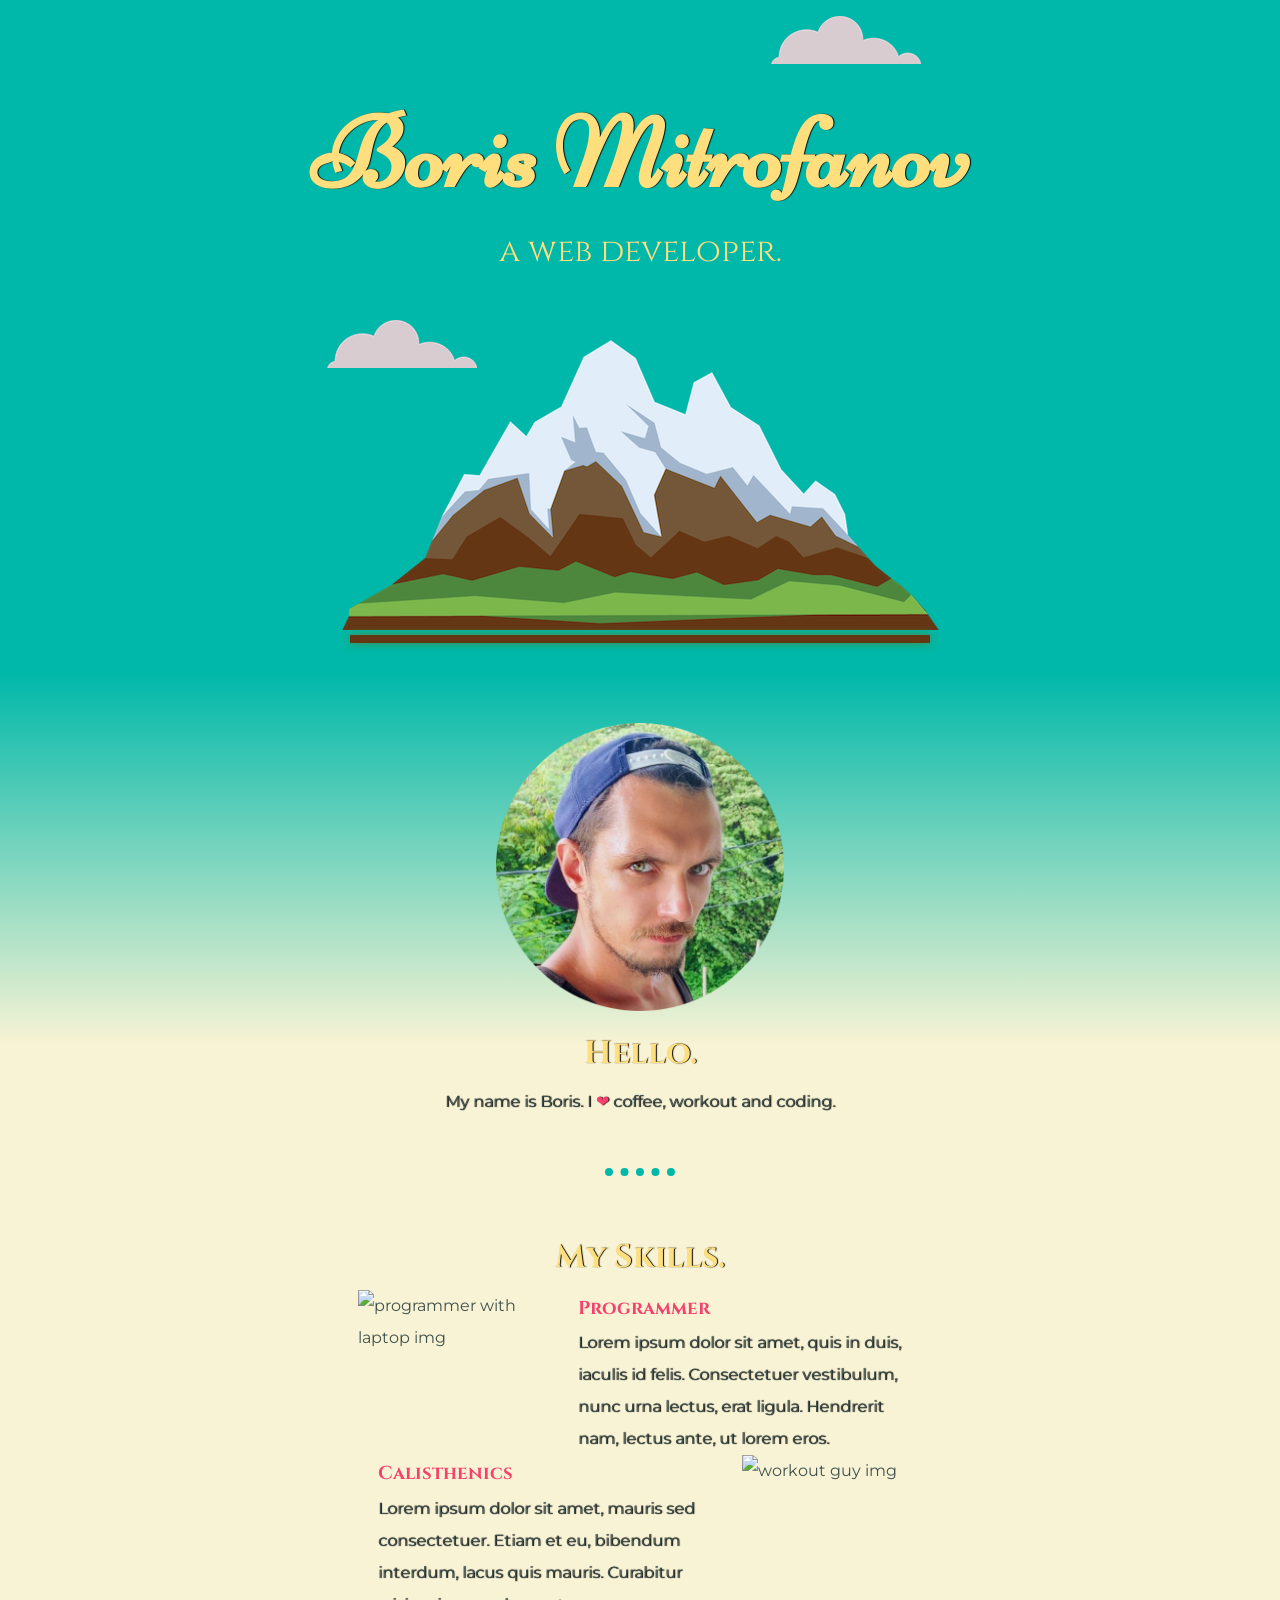
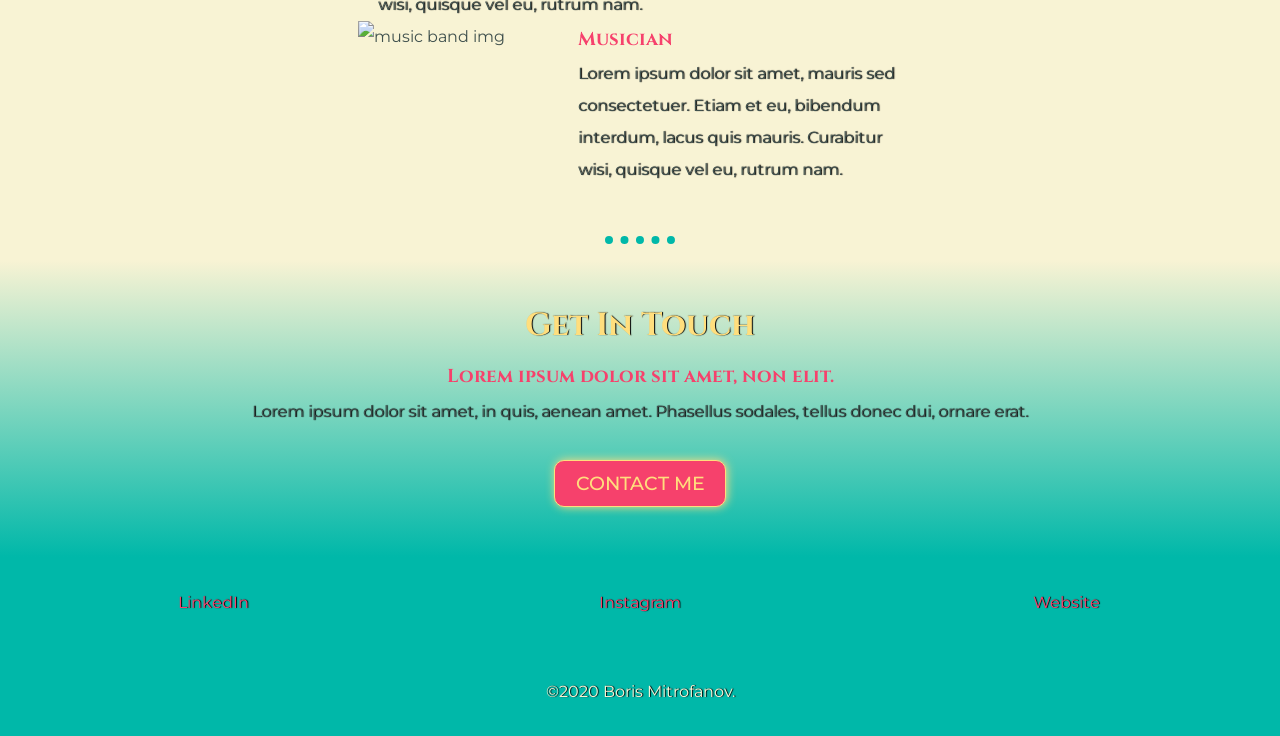
==== index.html @ a1a14a79 "Add files via upload first commit" ====
<!DOCTYPE html>
<html lang="en">
  <head>
    <meta charset="UTF-8" />
    <meta name="viewport" content="width=device-width, initial-scale=1.0" />
    <meta name="author" content="Ben Dickens" />
    <meta
      name="description"
      content="web site of Ben Dickens, a web developer from Russia."
    />
    <link
      href="https://fonts.googleapis.com/css?family=Cinzel|Niconne|Montserrat&display=swap"
      rel="stylesheet"
    />
    <link rel="stylesheet" href="./css/style.css" />
    <link rel="icon" href="favicon (4).ico" />
    <title>Benjamin Dickens</title>
  </head>
  <body>
    <div class="main-grid">
      <div class="top-container">
        <img class="top cloud" src="./images/cloud.png" alt="cloud-img" />
        <h1>Boris Mitrofanov</h1>
        <h2 class="logo-h2">a web developer.</h2>
        <img class="bottom cloud" src="./images/cloud.png" alt="cloud-img" />
        <div class="img-container">
          <img src="./images/mountain.png" alt="mountain-img" />
          <hr class="hr-top" />
          <!-- <hr class="hr-top2" /> -->
          <!-- <hr class="hr-top3" />
          <hr class="hr-top4" /> -->
        </div>
      </div>
      <div class="middle-container">
        <div class="profile">
          <img
            class="profile-img"
            src="./images/ben.jpg"
            alt="ben-developer-pictures"
          />
          <h2>Hello.</h2>
          <p>
            My name is Boris. I <span class="heart">❤</span> coffee, workout and
            coding.
          </p>
        </div>
        <hr class="hr-skill" />
        <div class="skills">
          <h2>My Skills.</h2>
          <div class="skill-row">
            <img
              class="skill-img1"
              src="https://image.flaticon.com/icons/svg/1831/1831944.svg"
              alt="programmer with laptop img"
            />
            <div class="description">
              <h3>Programmer</h3>
              <p>
                Lorem ipsum dolor sit amet, quis in duis, iaculis id felis.
                Consectetuer vestibulum, nunc urna lectus, erat ligula.
                Hendrerit nam, lectus ante, ut lorem eros.
              </p>
            </div>
          </div>
          <div class="skill-row-opposit">
            <img
              class="skill-img2"
              src="https://image.flaticon.com/icons/svg/2548/2548537.svg"
              alt="workout guy img"
            />
            <div class="description2">
              <h3>Calisthenics</h3>
              <p>
                Lorem ipsum dolor sit amet, mauris sed consectetuer. Etiam et
                eu, bibendum interdum, lacus quis mauris. Curabitur wisi,
                quisque vel eu, rutrum nam.
              </p>
            </div>
          </div>
          <div class="skill-row">
            <img
              class="skill-img3"
              src="https://image.flaticon.com/icons/svg/767/767461.svg"
              alt="music band img"
            />
            <div class="description">
              <h3>Musician</h3>
              <p>
                Lorem ipsum dolor sit amet, mauris sed consectetuer. Etiam et
                eu, bibendum interdum, lacus quis mauris. Curabitur wisi,
                quisque vel eu, rutrum nam.
              </p>
            </div>
          </div>
        </div>
        <hr class="hr-skill" />
        <div class="contact-me">
          <h2>Get In Touch</h2>
          <h3>Lorem ipsum dolor sit amet, non elit.</h3>
          <p>
            Lorem ipsum dolor sit amet, in quis, aenean amet. Phasellus sodales,
            tellus donec dui, ornare erat.
          </p>
          <a class="btn" href="mailto:boryamitrofanov@gmail.com">CONTACT ME</a>
        </div>
      </div>
      <div class="bottom-container">
        <div class="links">
          <a
            class="footer-link"
            href="https://www.linkedin.com/in/%D0%B1%D0%BE%D1%80%D0%B8%D1%81-%D0%BC%D0%B8%D1%82%D1%80%D0%BE%D1%84%D0%B0%D0%BD%D0%BE%D0%B2-703b701a3/"
            >LinkedIn</a
          >
          <a class="footer-link" href="https://Instagram.com/borya__invoker/"
            >Instagram</a
          >
          <a
            class="footer-link"
            href="https://benjamindickens.github.io/bendickens/"
            >Website</a
          >
        </div>
        <p>&copy;2020 Boris Mitrofanov.</p>
      </div>
    </div>
  </body>
</html>
---- css/style.css ----
* {
  padding: 0;
  margin: 0;
  box-sizing: border-box;
}

.img-container img {
  max-width: 100%;
}
body {
  background: #00b8a9;
  width: 100%;
  font-family: "Montserrat", sans-serif;
}
h1 {
  font-size: 6.25rem;
  font-family: "Niconne", cursive;
  color: #ffde7d;
  line-height: 1.5;
  text-shadow: 1px 0 1px black;
}
h3 {
  color: #f6416c;
  font-family: "Cinzel", serif;
}
h2 {
  font-size: 2rem;
  font-family: "Cinzel", serif;
  color: #ffde7d;
}
.main-grid {
  display: grid;
  grid-gap: 30px;
}
/* logo */
.logo-h2 {
  font-weight: normal;
}
/* mountain */

.img-container {
  display: grid;
  max-width: 598px;
  margin: 0 auto;
  grid-gap: 5px;
}
/* root of mountain #653614 */
.hr-top {
  border-style: none;
  border-top: 8px solid #653614;
  width: 97%;
  margin: 0 auto;
  box-shadow: 0 0 10px #4d863e;
}
/* .hr-top2 {
  border-style: none;
  border-top: 8px solid #4d863e;
  width: 90%;
  margin: 0 auto;
}
.hr-top3 {
  border-style: none;
  border-top: 8px solid #7cb74c;
  width: 80%;
  margin: 0 auto;
}
.hr-top4 {
  border-style: none;
  border-top: 8px solid #e1edf9;
  width: 70%;
  margin: 0 auto;
} */

/* clouds */
.bottom {
  position: absolute;
  left: 1rem;
  top: 20rem;
}
.top {
  top: 1rem;
  position: absolute;
  right: 3rem;
}
/* containers */
.top-container {
  max-width: 700px;
  margin: 0 auto;
  position: relative;
  padding-top: 80px;
  display: grid;
  text-align: center;
  background-color: #00b8a9;
}
.middle-container h2,
p {
  text-shadow: 1px 0 1px black;
}
.middle-container {
  line-height: 2;
  color: #40514e;
  /* text-shadow: 1px 0 1px black; */
  background: linear-gradient(
    #00b8a9 0%,
    #f8f3d4 25%,
    #f8f3d4 80%,
    #00b8a9 100%
  );
  text-align: center;
  display: grid;
  grid-gap: 50px;
  justify-items: center;
}
/* heart */
.profile p {
  padding: 0 20px;
}
.profile-img {
  padding-top: 50px;
  width: 18rem;
}
.heart {
  color: #f6416c;
}
/* skills */
.skills {
  color: #40514e;
  /* max-width: 540px; */
  display: grid;
  /* justify-self: center; */
}
.skill-row {
  grid-gap: 20px;
  display: grid;
  text-align: left;
  grid-template-columns: auto 1fr;
  line-height: 2;
}
.skill-row-opposit {
  grid-gap: 0 20px;
  display: grid;
  text-align: left;
  grid-template-columns: 1fr auto;
  line-height: 2;
}
.description {
  max-width: 22.8rem;
  padding: 0 20px;
}
.description2 {
  padding: 0 20px;
  max-width: 22.8rem;
  grid-column: 1/2;
  grid-row: 2 / span 1;
}
.skill-img1 {
  width: 11.25rem;
}
.skill-img2 {
  width: 11.25rem;
  grid-row: 2 / span 1;
  grid-column: 2/3;
}

.skill-img3 {
  width: 11.25rem;
}

/* hr lines */
.hr-skill {
  border-style: none;
  border-top: 8px dotted #00b8a9;
  width: 10%;
  max-width: 70px;
  margin: 0 auto;
}

/* contact me */
.contact-me {
  padding: 0 20px 50px 20px;
}
/* button */
.btn {
  margin-top: 2rem;
  -webkit-border-radius: 10px;
  -moz-border-radius: 10px;
  border-radius: 10px;
  color: #ffde7d;
  font-family: "Montserrat", sans-serif;
  font-size: 1.2rem;
  font-weight: 500;
  padding: 0.2rem 1.3rem;
  background-color: #f6416c;
  box-shadow: 1px 0 10px #ffde7d;
  -webkit-box-shadow: 1px 0 10px #ffde7d;
  -moz-box-shadow: 1px 0 10px #ffde7d;
  border: solid #ffde7d 1px;
  text-decoration: none;
  display: inline-block;
  cursor: pointer;
  text-align: center;
}

.btn:hover {
  transition: 0.6s;
  box-shadow: 1px 0 10px #f6416c;
  -webkit-box-shadow: 1px 0 10px #f6416c;
  -moz-box-shadow: 1px 0 10px #f6416c;
  background: #ffde7d;
  border: solid #f6416c 1px;
  -webkit-border-radius: 10px;
  -moz-border-radius: 10px;
  border-radius: 10px;
  text-decoration: none;
  color: #f6416c;
}

/* footer */
.bottom-container {
  line-height: 2;
  display: grid;
  grid-gap: 30px;
  height: 9.37rem;
  background: #00b8a9;
  text-align: center;
}
.links {
  display: grid;
  grid-template-columns: repeat(3, minmax(80px, 1fr));
}
.footer-link {
  text-align: center;
  text-decoration: none;
  color: #f6416c;
  text-shadow: 1px 0 1px black;
}
.bottom-container p {
  color: #f8f3d4;
  /* text-shadow: none; */
}

@media only screen and (max-width: 950px) {
  .skills {
    grid-gap: 30px;
  }
  .skill-row {
    grid-template-columns: 1fr;
    justify-items: center;
    text-align: center;
  }
  .skill-row-opposit {
    text-align: center;
    grid-template-columns: 1fr;
    justify-items: center;
  }
  .description2 {
    grid-row: 2/3;
    grid-column: 1/2;
  }
  .skill-img2 {
    grid-column: 1/2;
    grid-row: 1/2;
  }
  .bottom {
    left: 4rem;
  }
  .top {
    right: 4rem;
  }
}

@media only screen and (max-width: 675px) {
  .cloud {
    width: 8rem;
  }
  .bottom {
    top: 22rem;
    left: 2rem;
  }
  h1 {
    line-height: 1;
  }
  .logo-h2 {
    line-height: 2;
  }
}
@media only screen and (max-width: 460px) {
  .profile-img {
    width: 14rem;
  }
  .profile p {
    margin: 0 auto;
    max-width: 280px;
  }
  .hr-skill {
    width: 46px;
  }
  /* .skill-img1 {
    width: 8rem;
  }
  .skill-img2 {
    width: 8rem;
  }
  .skill-img3 {
    width: 8rem;
  } */

  h1 {
    font-size: 4.25rem;
  }
  .cloud {
    width: 5.5rem;
  }
  .logo-h2 {
    font-size: 1.5rem;
  }
  .bottom {
    left: 1rem;
    top: 18rem;
  }
  .top {
    right: 3rem;
  }
}
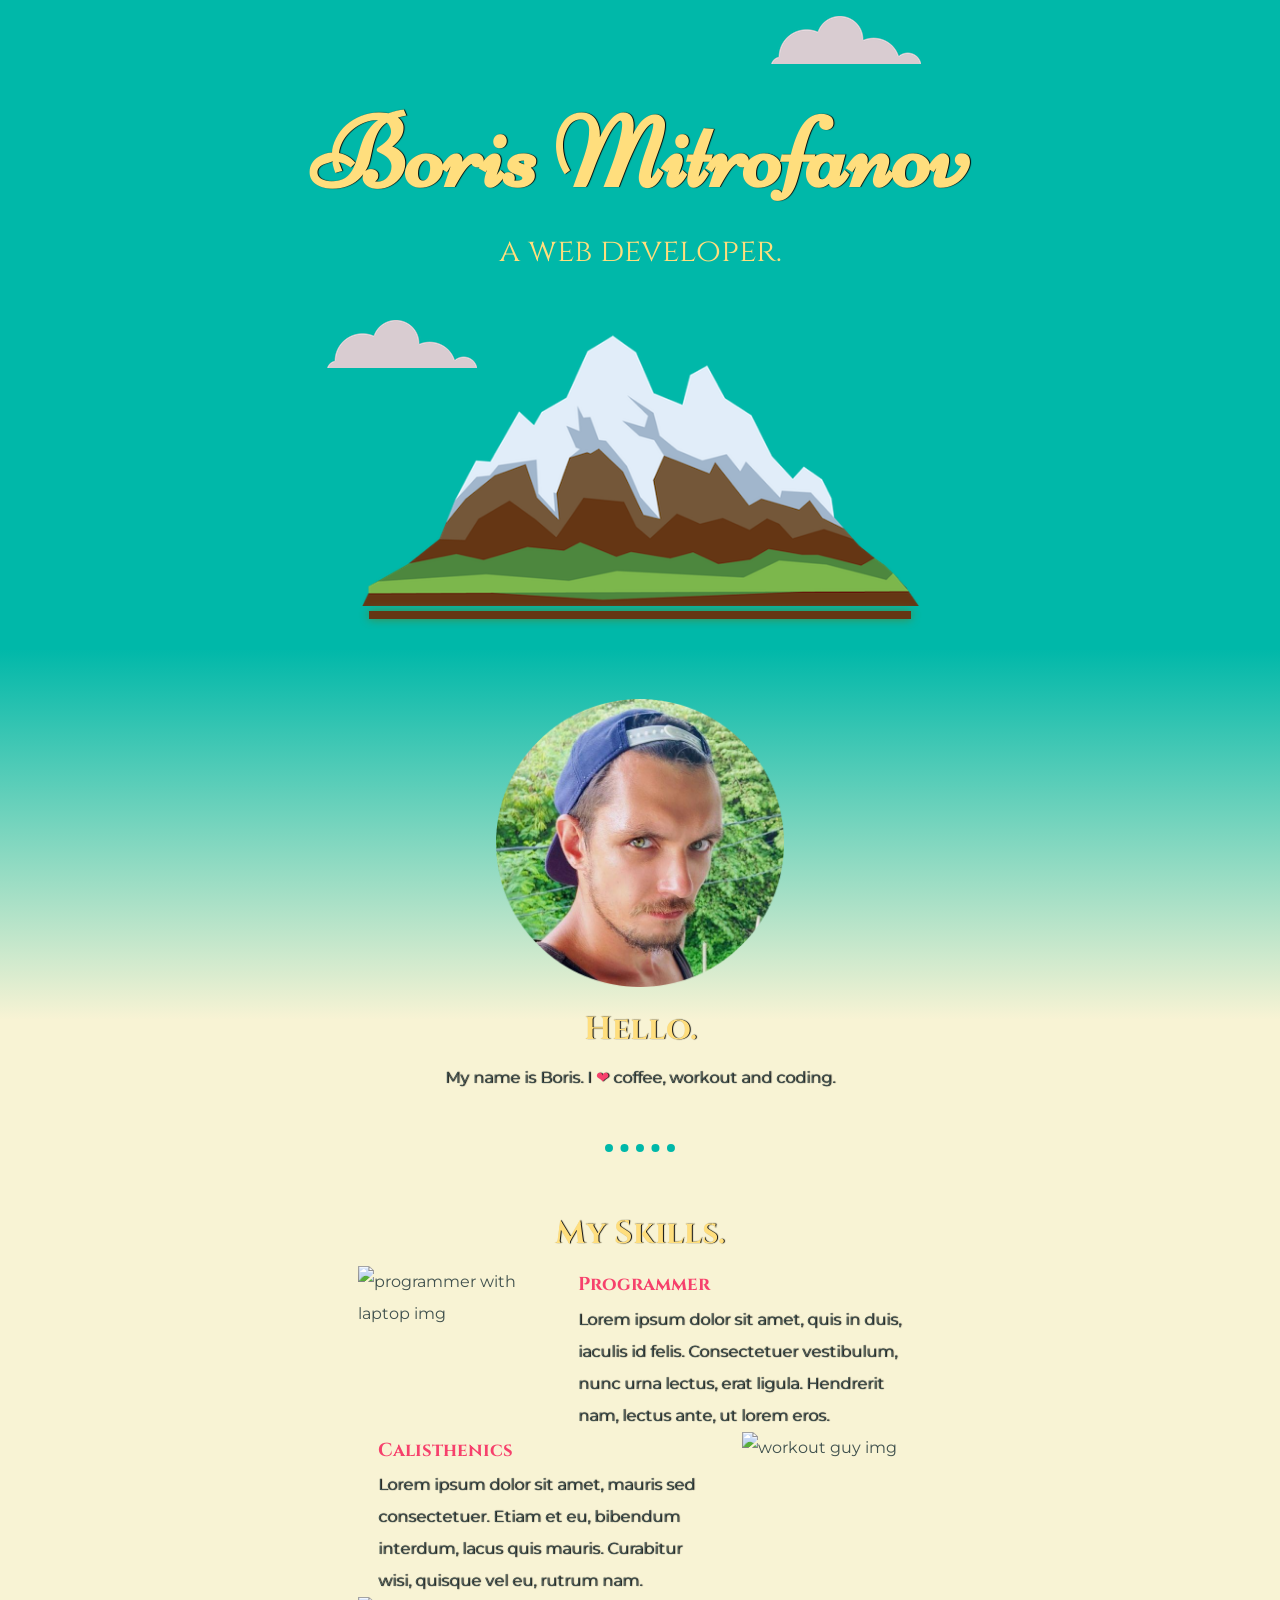
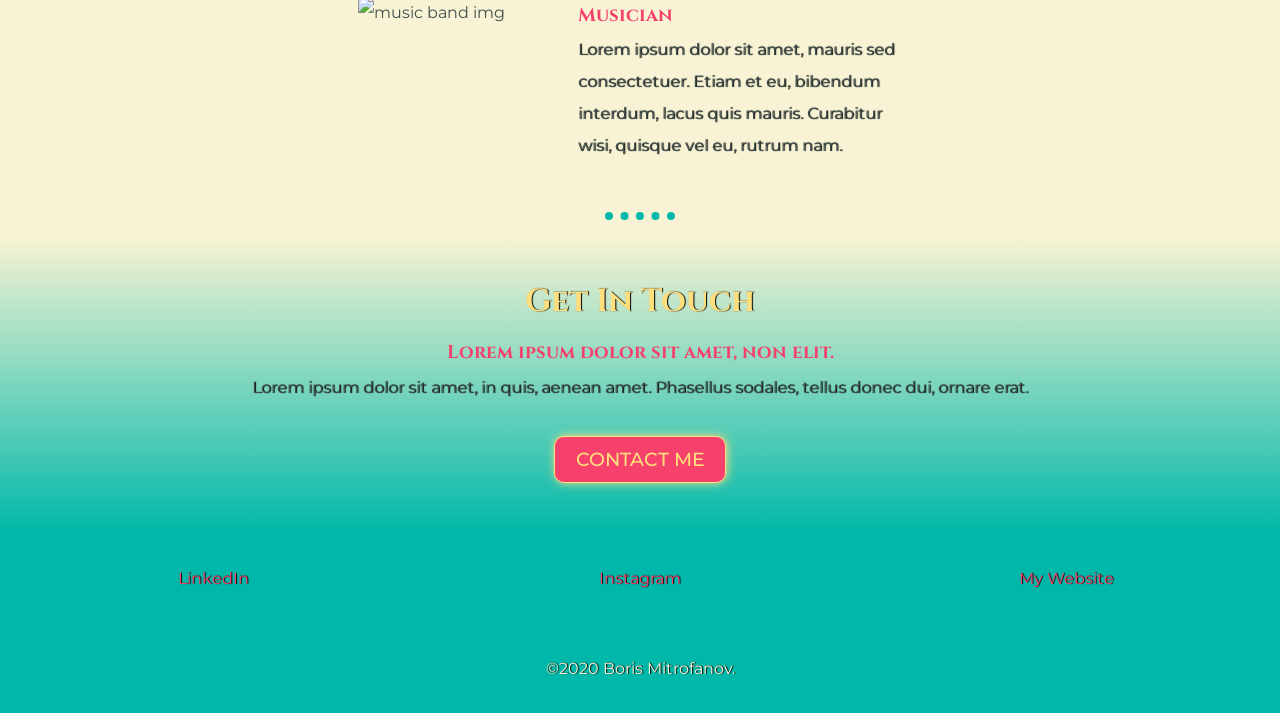
==== commit f1ced1db: "Add files via upload" ====
--- a/index.html
+++ b/index.html
@@ -117,7 +117,7 @@
           <a
             class="footer-link"
             href="https://benjamindickens.github.io/bendickens/"
-            >Website</a
+            >My Website</a
           >
         </div>
         <p>&copy;2020 Boris Mitrofanov.</p>
--- a/css/style.css
+++ b/css/style.css
@@ -43,6 +43,7 @@
   max-width: 598px;
   margin: 0 auto;
   grid-gap: 5px;
+  padding: 0 20px;
 }
 /* root of mountain #653614 */
 .hr-top {
@@ -306,7 +307,7 @@
   } */
 
   h1 {
-    font-size: 4.25rem;
+    font-size: 5rem;
   }
   .cloud {
     width: 5.5rem;
@@ -316,9 +317,10 @@
   }
   .bottom {
     left: 1rem;
-    top: 18rem;
+    top: 19rem;
   }
   .top {
+    top: 2.5rem;
     right: 3rem;
   }
 }
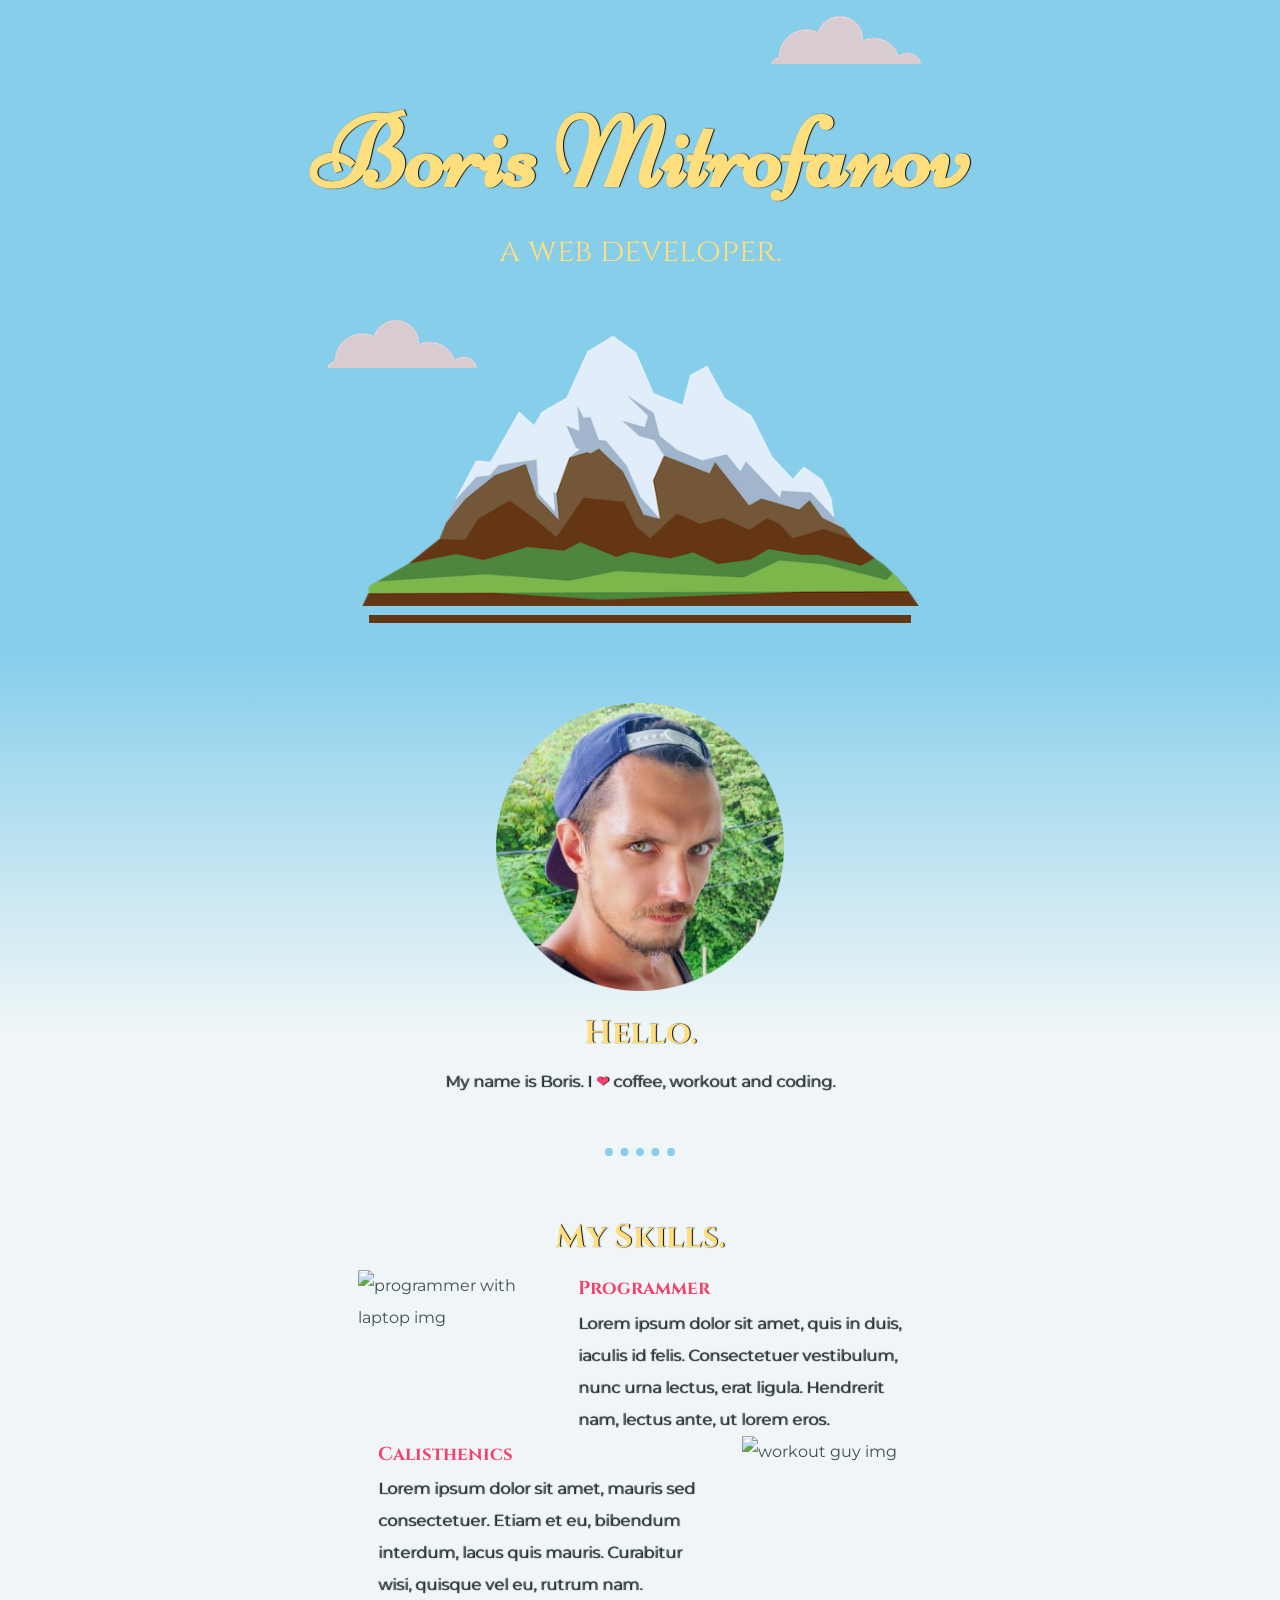
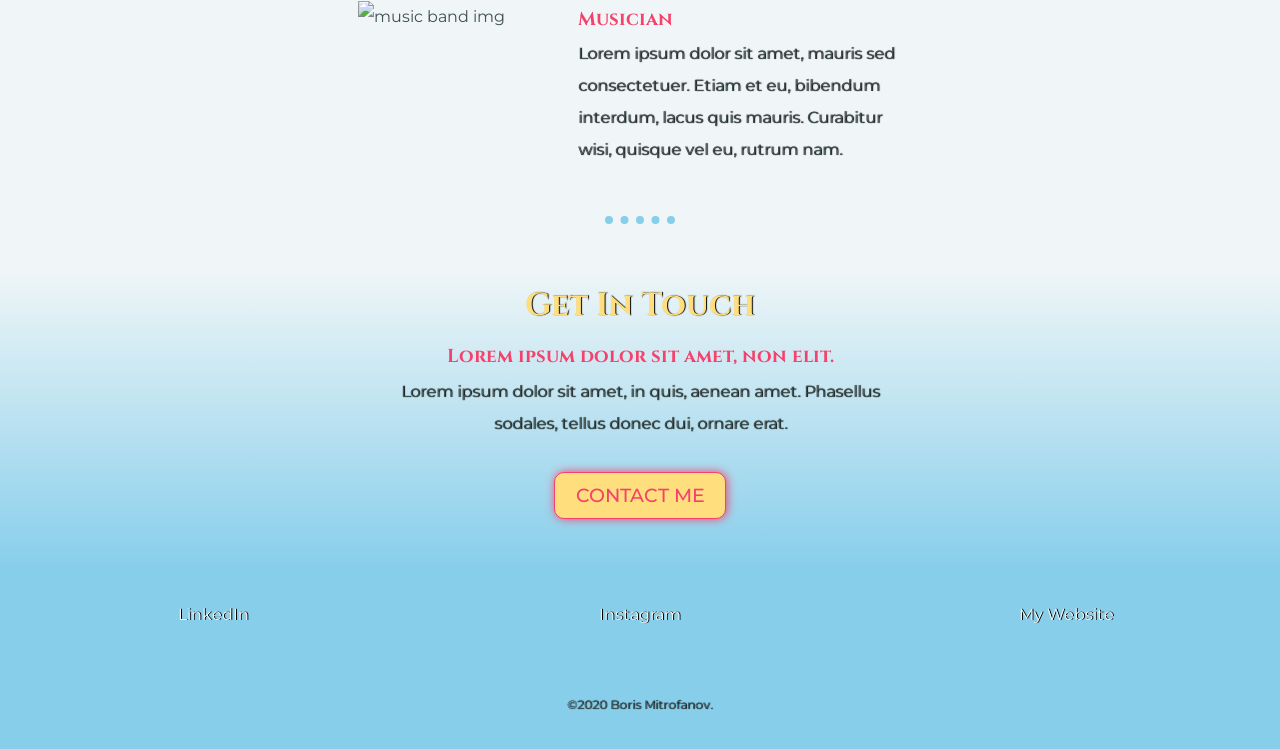
==== commit 2c2f336a: "Add files via upload" ====
--- a/index.html
+++ b/index.html
@@ -15,6 +15,11 @@
     <link rel="stylesheet" href="./css/style.css" />
     <link rel="icon" href="favicon (4).ico" />
     <title>Benjamin Dickens</title>
+    <script>
+      let vh = window.innerHeight * 0.01;
+// Then we set the value in the --vh custom property to the root of the document
+document.documentElement.style.setProperty('--vh', `${vh}px`);
+    </script>
   </head>
   <body>
     <div class="main-grid">
@@ -23,8 +28,11 @@
         <h1>Boris Mitrofanov</h1>
         <h2 class="logo-h2">a web developer.</h2>
         <img class="bottom cloud" src="./images/cloud.png" alt="cloud-img" />
+        <!-- <div class="sizer"></div> -->
         <div class="img-container">
-          <img src="./images/mountain.png" alt="mountain-img" />
+          <div class="mountain">
+            <img src="./images/mountain.png" alt="mountain-img" />
+          </div>
           <hr class="hr-top" />
           <!-- <hr class="hr-top2" /> -->
           <!-- <hr class="hr-top3" />
--- a/css/style.css
+++ b/css/style.css
@@ -8,7 +8,7 @@
   max-width: 100%;
 }
 body {
-  background: #00b8a9;
+  background-color: #40514e;
   width: 100%;
   font-family: "Montserrat", sans-serif;
 }
@@ -29,8 +29,10 @@
   color: #ffde7d;
 }
 .main-grid {
+  /* opacity: 0.9; */
   display: grid;
   grid-gap: 30px;
+  background: #87ceeb;
 }
 /* logo */
 .logo-h2 {
@@ -39,6 +41,9 @@
 /* mountain */
 
 .img-container {
+  /* height: 100vh;
+  align-content: center;
+  align-items: end; */
   display: grid;
   max-width: 598px;
   margin: 0 auto;
@@ -51,7 +56,6 @@
   border-top: 8px solid #653614;
   width: 97%;
   margin: 0 auto;
-  box-shadow: 0 0 10px #4d863e;
 }
 /* .hr-top2 {
   border-style: none;
@@ -85,13 +89,14 @@
 }
 /* containers */
 .top-container {
+  align-content: end;
   max-width: 700px;
   margin: 0 auto;
   position: relative;
   padding-top: 80px;
   display: grid;
   text-align: center;
-  background-color: #00b8a9;
+  background-color: #87ceeb;
 }
 .middle-container h2,
 p {
@@ -100,12 +105,12 @@
 .middle-container {
   line-height: 2;
   color: #40514e;
-  /* text-shadow: 1px 0 1px black; */
+  /* text-shadow: 1px 0 1px black; #00b8a9  #f8f3d4 */
   background: linear-gradient(
-    #00b8a9 0%,
-    #f8f3d4 25%,
-    #f8f3d4 80%,
-    #00b8a9 100%
+    #87ceeb 0%,
+    #f0f6f7ff 25%,
+    #f0f6f7ff 80%,
+    #87ceeb 100%
   );
   text-align: center;
   display: grid;
@@ -170,7 +175,7 @@
 /* hr lines */
 .hr-skill {
   border-style: none;
-  border-top: 8px dotted #00b8a9;
+  border-top: 8px dotted #87ceeb;
   width: 10%;
   max-width: 70px;
   margin: 0 auto;
@@ -179,6 +184,9 @@
 /* contact me */
 .contact-me {
   padding: 0 20px 50px 20px;
+}
+.contact-me p {
+  max-width: 540px;
 }
 /* button */
 .btn {
@@ -186,16 +194,16 @@
   -webkit-border-radius: 10px;
   -moz-border-radius: 10px;
   border-radius: 10px;
-  color: #ffde7d;
+  color: #f6416c;
   font-family: "Montserrat", sans-serif;
   font-size: 1.2rem;
   font-weight: 500;
   padding: 0.2rem 1.3rem;
-  background-color: #f6416c;
-  box-shadow: 1px 0 10px #ffde7d;
-  -webkit-box-shadow: 1px 0 10px #ffde7d;
-  -moz-box-shadow: 1px 0 10px #ffde7d;
-  border: solid #ffde7d 1px;
+  background-color: #ffde7d;
+  box-shadow: 1px 0 10px #f6416c;
+  -webkit-box-shadow: 1px 0 10px #f6416c;
+  -moz-box-shadow: 1px 0 10px #f6416c;
+  border: solid #f6416c 1px;
   text-decoration: none;
   display: inline-block;
   cursor: pointer;
@@ -204,16 +212,16 @@
 
 .btn:hover {
   transition: 0.6s;
-  box-shadow: 1px 0 10px #f6416c;
-  -webkit-box-shadow: 1px 0 10px #f6416c;
-  -moz-box-shadow: 1px 0 10px #f6416c;
-  background: #ffde7d;
-  border: solid #f6416c 1px;
+  box-shadow: 1px 0 10px #ffde7d;
+  -webkit-box-shadow: 1px 0 10px #ffde7d;
+  -moz-box-shadow: 1px 0 10px #ffde7d;
+  background: #f6416c;
+  border: solid #ffde7d 1px;
   -webkit-border-radius: 10px;
   -moz-border-radius: 10px;
   border-radius: 10px;
   text-decoration: none;
-  color: #f6416c;
+  color: #ffde7d;
 }
 
 /* footer */
@@ -222,7 +230,7 @@
   display: grid;
   grid-gap: 30px;
   height: 9.37rem;
-  background: #00b8a9;
+  background: #87ceeb;
   text-align: center;
 }
 .links {
@@ -230,16 +238,94 @@
   grid-template-columns: repeat(3, minmax(80px, 1fr));
 }
 .footer-link {
+  font-family: "Montserrat", sans-serif;
   text-align: center;
   text-decoration: none;
+  color: #f0f6f7ff;
+  text-shadow: 1px 0 0 black;
+}
+.footer-link:hover {
   color: #f6416c;
-  text-shadow: 1px 0 1px black;
+  text-transform: uppercase;
+  transition: 0.5s;
 }
 .bottom-container p {
-  color: #f8f3d4;
+  color: #40514e;
+  font-size: 0.75rem;
   /* text-shadow: none; */
 }
-
+/* solution for fucking browser searching */
+
+/* @supports (-webkit-appearance:none) {
+  .os-android & {
+    min-height: calc(100vh - 56px);
+  }
+} */
+
+/* height PHONE +5 dly perfect*/
+/* one plus 7 */
+@media only screen and (max-height: 900px) and (max-width: 450px) {
+  .mountain {
+    display: grid;
+    align-items: end;
+    height: calc(var(--vh, 1vh) * 100);
+    /* min-height: calc(100vh - 356px); */
+  }
+}
+/* pixel */
+@media only screen and (max-height: 850px) and (max-width: 500px) {
+  .mountain {
+    display: grid;
+    align-items: end;
+    height: calc(var(--vh, 1vh) * 100);
+    /* min-height: calc(100vh - 356px); */
+  }
+}
+/* i phone 10 */
+@media only screen and (max-height: 820px) and (max-width: 500px) {
+  .mountain {
+    display: grid;
+    align-items: end;
+    height: calc(var(--vh, 1vh) * 100);
+    /* min-height: calc(100vh - 356px); */
+  }
+}
+@media only screen and (max-height: 740px) and (max-width: 500px) {
+  .mountain {
+    display: grid;
+    align-items: end;
+    height: calc(var(--vh, 1vh) * 100);
+    /* min-height: calc(100vh - 356px); */
+  }
+}
+/* i phone 6 7 8 */
+@media only screen and (max-height: 680px) and (max-width: 500px) {
+  .mountain {
+    display: grid;
+    align-items: end;
+    height: calc(var(--vh, 1vh) * 100);
+    /* min-height: calc(100vh - 356px); */
+  }
+}
+/* galaxy 5 */
+@media only screen and (max-height: 650px) and (max-width: 500px) {
+  .mountain {
+    display: grid;
+    align-items: end;
+    height: calc(var(--vh, 1vh) * 100);
+    /* min-height: calc(100vh - 356px); */
+  }
+}
+/* i phone 5 */
+@media only screen and (max-height: 570px) and (max-width: 500px) {
+  .mountain {
+    display: grid;
+    align-items: end;
+    height: calc(var(--vh, 1vh) * 100);
+    /* min-height: calc(100vh - 356px); */
+  }
+}
+/* width */
 @media only screen and (max-width: 950px) {
   .skills {
     grid-gap: 30px;
@@ -269,7 +355,6 @@
     right: 4rem;
   }
 }
-
 @media only screen and (max-width: 675px) {
   .cloud {
     width: 8rem;
